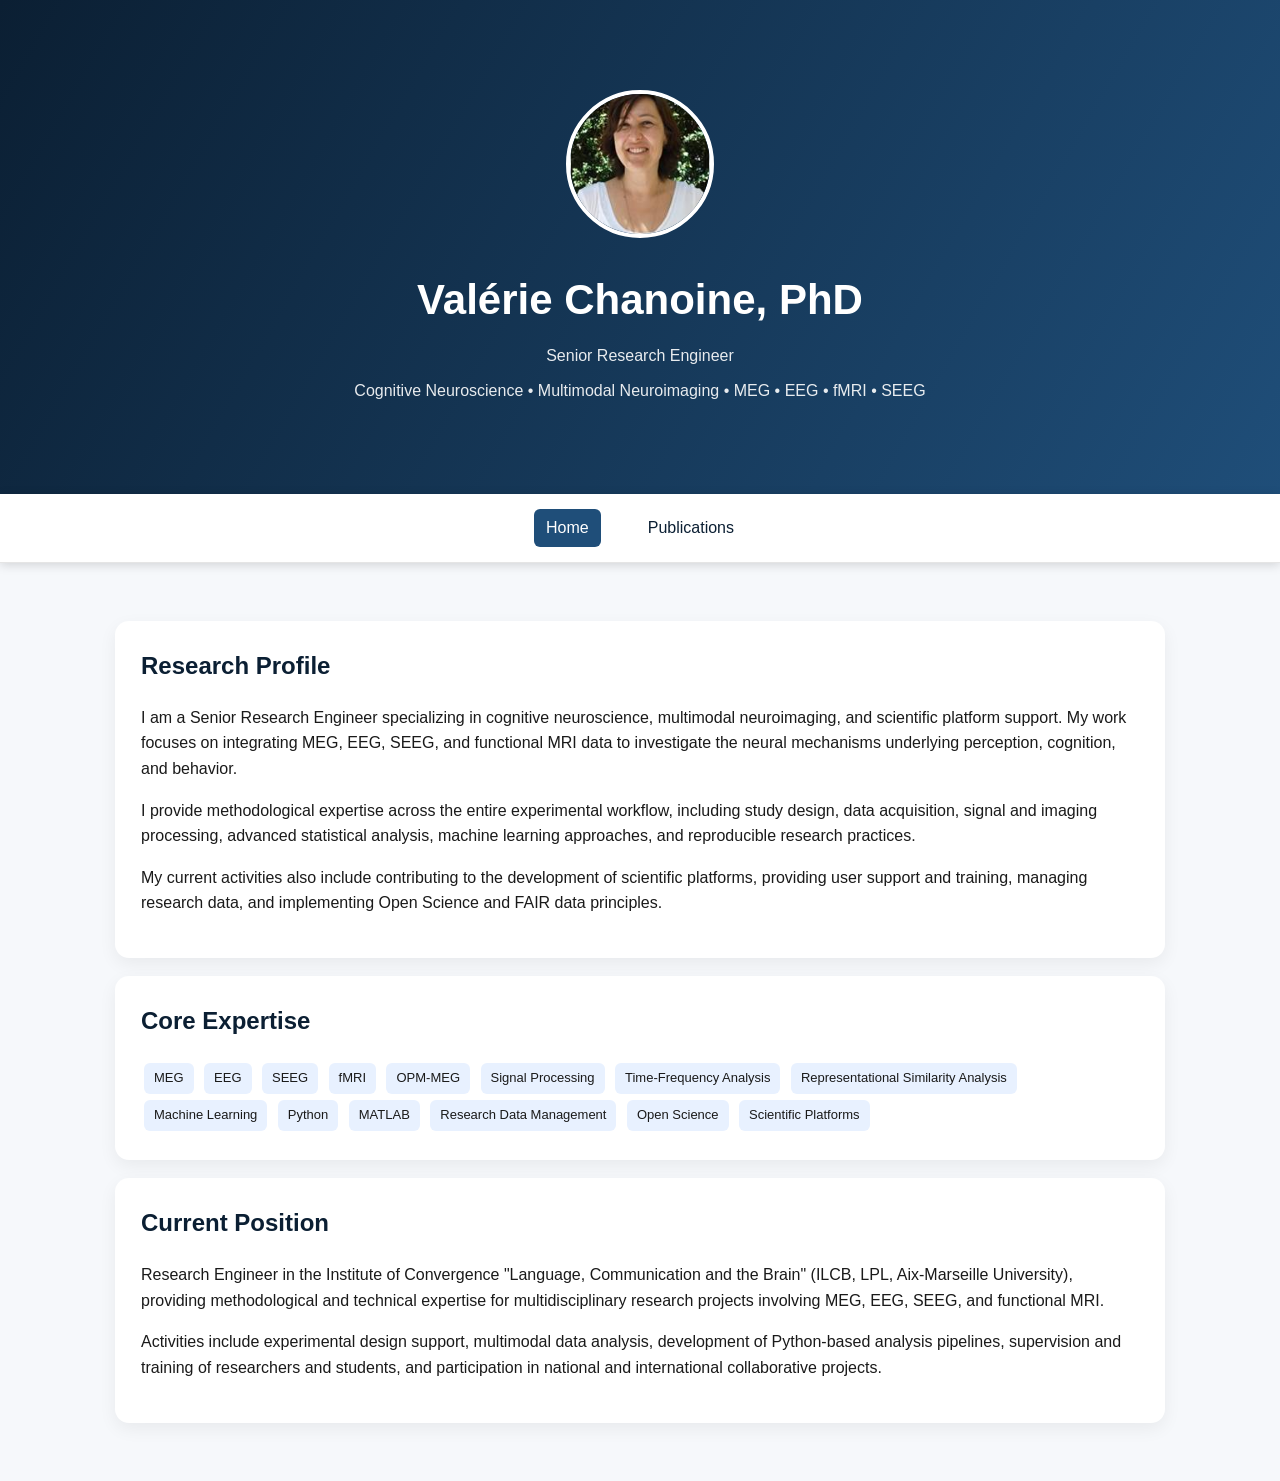
==== index.html @ c8bbeda3 "Update index.html" ====
<!DOCTYPE html>
<html lang="en">

<head>
    <meta charset="UTF-8">
    <title>Valérie Chanoine | Cognitive Neuroscience & Neuroimaging</title>
    <link rel="stylesheet" href="assets/style.css">
</head>

<body>

<header>

    <img src="photo.jpg" class="profile-photo" alt="Valérie Chanoine">

    <h1>Valérie Chanoine, PhD</h1>

    <p class="subtitle">
        Senior Research Engineer
    </p>

    <p class="subtitle">
        Cognitive Neuroscience • Multimodal Neuroimaging • MEG • EEG • fMRI • SEEG
    </p>

</header>

<nav class="navbar">
    <a href="index.html" class="active">Home</a>
    <a href="publications.html">Publications</a>
</nav>

<div class="container">

    <div class="card">

        <h2>Research Profile</h2>

        <p>
            I am a Senior Research Engineer specializing in cognitive neuroscience,
            multimodal neuroimaging, and scientific platform support. My work focuses
            on integrating MEG, EEG, SEEG, and functional MRI data to investigate
            the neural mechanisms underlying perception, cognition, and behavior.
        </p>

        <p>
            I provide methodological expertise across the entire experimental workflow,
            including study design, data acquisition, signal and imaging processing, advanced
            statistical analysis, machine learning approaches, and reproducible
            research practices.
        </p>

        <p>
            My current activities also include contributing to the development of scientific platforms, 
            providing user support and training, managing research data, and implementing Open Science 
            and FAIR data principles.
        </p>

    </div>

    <div class="card">

        <h2>Core Expertise</h2>

        <span class="badge">MEG</span>
        <span class="badge">EEG</span>
        <span class="badge">SEEG</span>
        <span class="badge">fMRI</span>
        <span class="badge">OPM-MEG</span>
        <span class="badge">Signal Processing</span>
        <span class="badge">Time-Frequency Analysis</span>
        <span class="badge">Representational Similarity Analysis</span>
        <span class="badge">Machine Learning</span>
        <span class="badge">Python</span>
        <span class="badge">MATLAB</span>
        <span class="badge">Research Data Management</span>
        <span class="badge">Open Science</span>
        <span class="badge">Scientific Platforms</span>

    </div>

    <div class="card">

        <h2>Current Position</h2>

        <p>
            Research Engineer in the Institute of Convergence "Language, Communication and the Brain" 
            (ILCB, LPL, Aix-Marseille University),
            providing methodological and technical expertise for multidisciplinary
            research projects involving MEG, EEG, SEEG, and functional MRI.
        </p>

        <p>
            Activities include experimental design support, multimodal data analysis,
            development of Python-based analysis pipelines, supervision and training
            of researchers and students, and participation in national and
            international collaborative projects.
        </p>

    </div>

</div>

</body>

</html>
---- assets/style.css ----
:root{
  --primary:#0b1f33;
  --accent:#1f4e79;
  --bg:#f6f8fb;
  --card:#ffffff;
  --text:#1a1a1a;
}

body{
  margin:0;
  font-family: -apple-system, BlinkMacSystemFont, "Segoe UI", Roboto, Arial;
  background:var(--bg);
  color:var(--text);
  line-height:1.6;
}

header{
  background: linear-gradient(120deg, var(--primary), var(--accent));
  color:white;
  padding:90px 20px;
  text-align:center;
}

header h1{ font-size:42px; margin:0; }
header p{ opacity:0.9; max-width:850px; margin:10px auto 0; }

.container{
  max-width:1050px;
  margin:auto;
  padding:40px 20px;
}

.card{
  background:var(--card);
  border-radius:14px;
  padding:26px;
  margin:18px 0;
  box-shadow:0 6px 18px rgba(0,0,0,0.06);
}

h2{
  color:var(--primary);
  margin-top:0;
}

.grid{
  display:grid;
  grid-template-columns:repeat(auto-fit, minmax(240px,1fr));
  gap:16px;
}

.badge{
  display:inline-block;
  padding:5px 10px;
  background:#e8f1ff;
  border-radius:6px;
  font-size:13px;
  margin:3px;
}
a{ color:var(--primary); font-weight:500; text-decoration:none; }

.navbar {
  position: sticky;
  top: 0;
  background: #0b1f33;
  display: flex;
  justify-content: center;
  gap: 25px;
  padding: 14px 10px;
  z-index: 999;
  box-shadow: 0 2px 10px rgba(0,0,0,0.15);
}

.navbar {
    background: white;
    border-bottom: 1px solid #e5e5e5;

    display: flex;
    justify-content: center;
    gap: 35px;

    padding: 15px 10px;

    position: sticky;
    top: 0;

    z-index: 1000;
}

.navbar a {
    color: #0b1f33;
    text-decoration: none;
    font-weight: 500;

    padding: 6px 12px;
    border-radius: 6px;

    transition: all 0.2s ease;
}

.navbar a:hover {
    background: #eef4fb;
}

.navbar a.active {
    color: white;
    background: #1f4e79;
}

.profile-photo{
    width:140px;
    height:140px;

    object-fit:cover;

    border-radius:50%;

    border:4px solid white;

    margin-bottom:20px;
}
.pub {
  margin-bottom: 18px;
  padding-bottom: 12px;
  border-bottom: 1px solid #e0e0e0;
  line-height: 1.4;
}

/* Auteurs */
.authors {
  font-size: 13px;
  color: #333;
}

/* Titre (élément principal) */
.title {
  font-size: 14px;
  font-weight: 600;
  margin-top: 2px;
  margin-bottom: 2px;
  color: #000;
}

/* Métadonnées */
.meta {
  font-size: 12px;
  color: #555;
}

/* Journal en italique (standard APA / acad) */
.journal {
  font-style: italic;
}

/* DOI lien discret */
.meta a {
  color: #1a0dab;
  text-decoration: none;
}

.meta a:hover {
  text-decoration: underline;
}

/* Année légèrement mise en avant */
.year {
  font-weight: 500;
}

.bd {
  margin-top: 6px;
  font-size: 12px;
}

.bd a {
  display: inline-flex;
  align-items: center;
  gap: 6px;
  text-decoration: none;
  color: #444;
}

/* icône */
.bd-icon {
  width: 25px;
  height: 25px;
  object-fit: contain;
}


/* label */
.bd-label {
  font-size: 12px;
  color: #333;
}

/* hover style discret */
.bd a:hover .bd-label {
  text-decoration: underline;
  color: #1a0dab;
}


.publitype {
    font-size: 14px;
    color: #FF4000;
}
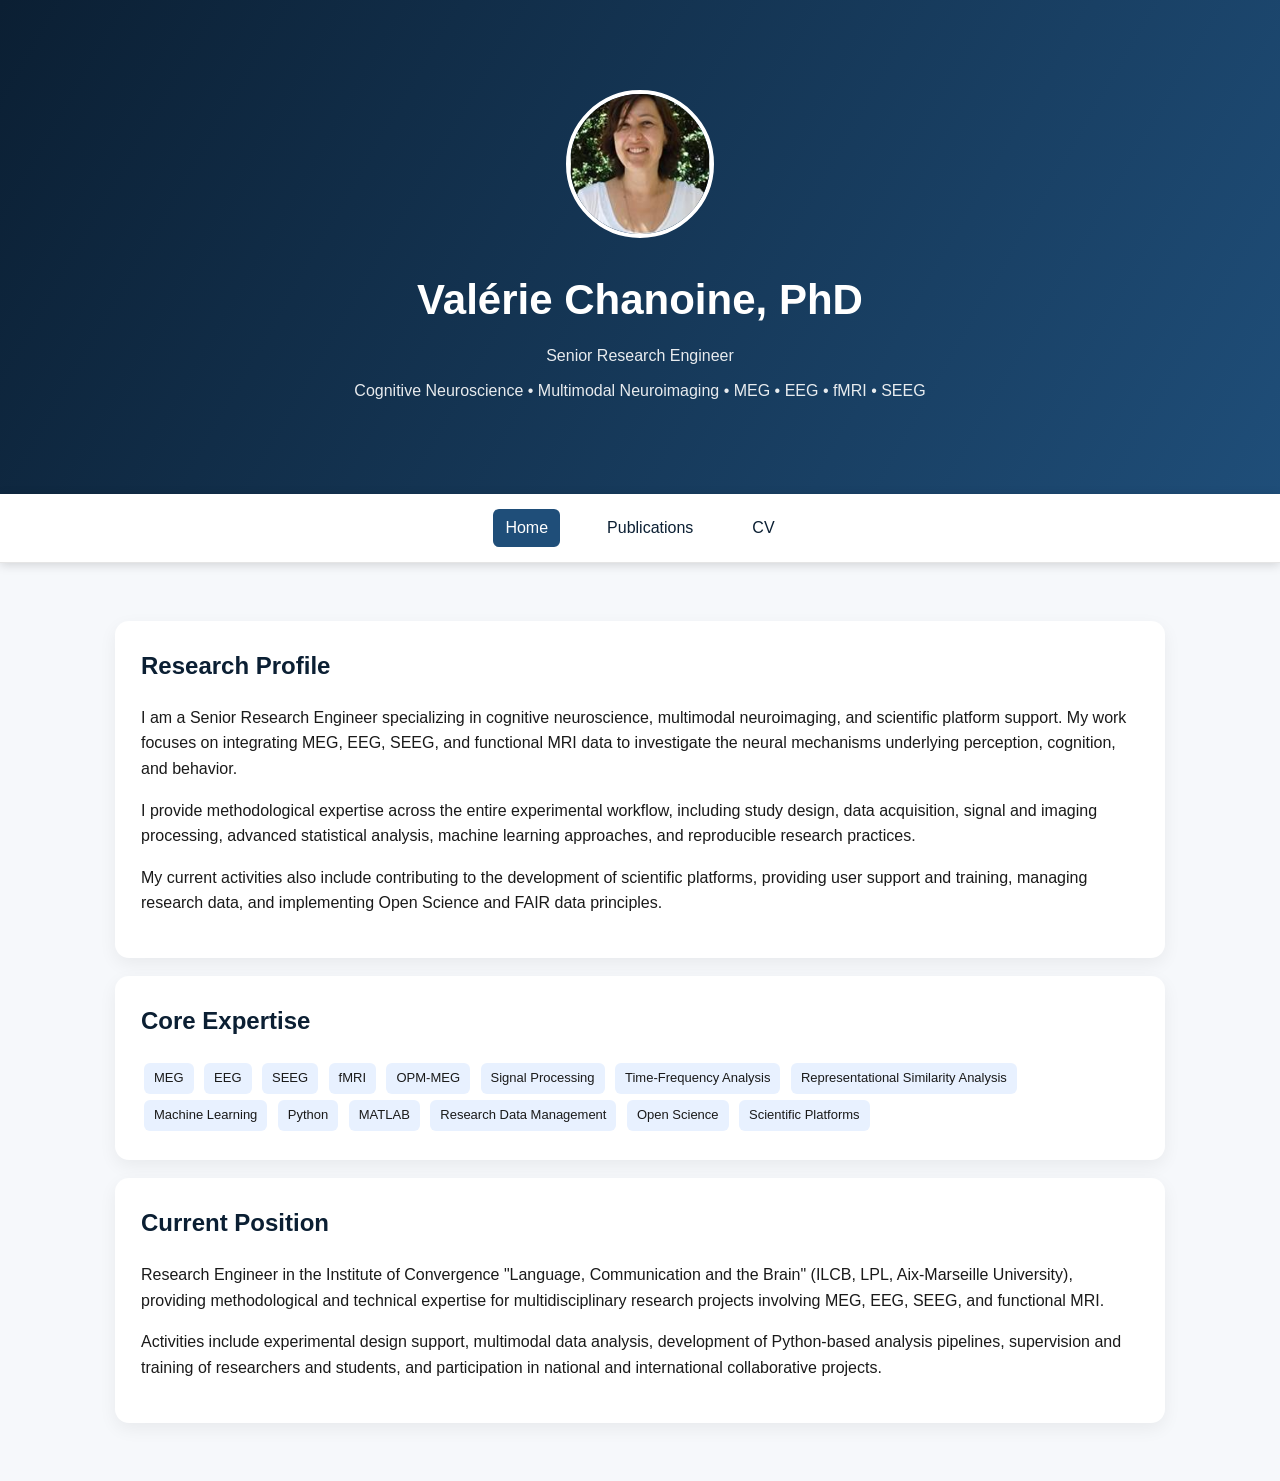
==== commit 0df05a98: "Update index.html" ====
--- a/index.html
+++ b/index.html
@@ -28,6 +28,8 @@
 <nav class="navbar">
     <a href="index.html" class="active">Home</a>
     <a href="publications.html">Publications</a>
+    <a href="cv.html">CV</a>
+    
 </nav>
 
 <div class="container">
--- a/assets/style.css
+++ b/assets/style.css
@@ -205,3 +205,53 @@
     font-size: 14px;
     color: #FF4000;
 }
+
+
+.cv-header {
+    border-bottom: 3px solid #1f4e79;
+    padding-bottom: 20px;
+    margin-bottom: 30px;
+}
+
+.cv-header h1 {
+    margin: 0;
+    font-size: 2.4em;
+    color: #1f4e79;
+    font-weight: 700;
+    letter-spacing: 1px;
+}
+
+.cv-header h2 {
+    margin-top: 8px;
+    font-size: 1.1em;
+    font-weight: 400;
+    color: #555;
+}
+
+.contact-grid {
+    display: flex;
+    gap: 40px;
+    margin-top: 20px;
+    flex-wrap: wrap;
+}
+
+.bloc {
+    flex: 1;
+    min-width: 250px;
+}
+
+.bloc h3 {
+    margin-bottom: 8px;
+    color: #1f4e79;
+    font-size: 1em;
+}
+
+.bloc ul {
+    margin: 0;
+    padding-left: 18px;
+}
+
+.bloc li {
+    margin-bottom: 5px;
+    line-height: 1.4;
+}
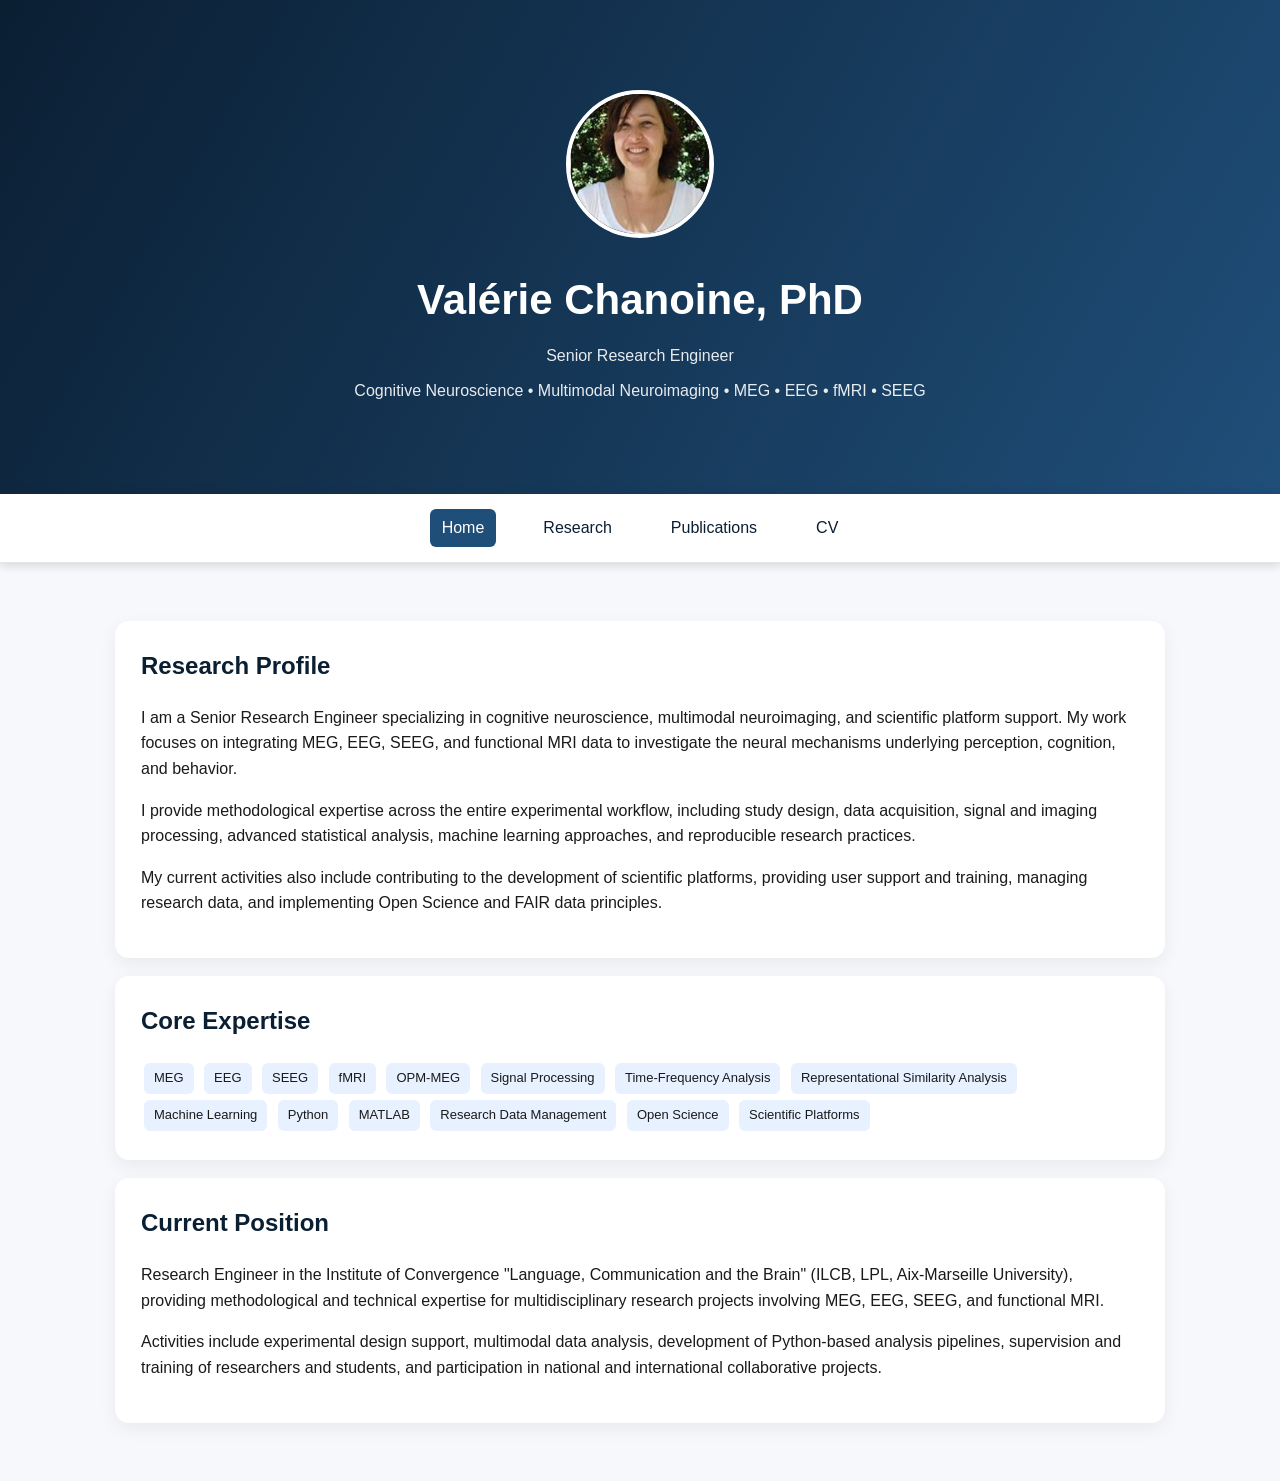
==== commit 4109584b: "Update index.html" ====
--- a/index.html
+++ b/index.html
@@ -6,7 +6,20 @@
     <title>Valérie Chanoine | Cognitive Neuroscience & Neuroimaging</title>
     <link rel="stylesheet" href="assets/style.css">
 </head>
-
+<style>
+.pub {
+    margin-bottom: 15px;
+    padding-bottom: 10px;
+    border-bottom: 1px solid #ddd;
+}
+.title {
+    font-weight: bold;
+}
+.meta {
+    font-size: 0.9em;
+    color: #555;
+}
+</style>
 <body>
 
 <header>
@@ -27,6 +40,7 @@
 
 <nav class="navbar">
     <a href="index.html" class="active">Home</a>
+    <a href="research.html">Research</a>
     <a href="publications.html">Publications</a>
     <a href="cv.html">CV</a>
     
--- a/assets/style.css
+++ b/assets/style.css
@@ -228,6 +228,10 @@
     color: #555;
 }
 
+.cvmission {
+    font-size: 14px;
+    color: #FF4000;
+}
 .contact-grid {
     display: flex;
     gap: 40px;
@@ -255,3 +259,43 @@
     margin-bottom: 5px;
     line-height: 1.4;
 }
+.logos {
+    display: flex;
+    gap: 15px;
+}
+
+
+.logo {
+    height: 5px;
+    width: 5px;
+}
+
+.contact-grid {
+    display: flex;
+    gap: 40px;
+    margin-top: 25px;
+    flex-wrap: wrap;
+}
+
+.bloc {
+    flex: 1;
+    min-width: 280px;
+}
+
+.bloc h3 {
+    color: #003366;
+    margin-bottom: 12px;
+}
+
+.item {
+    display: flex;
+    align-items: center;
+    margin-bottom: 10px;
+}
+
+.item img {
+    width: 22px;
+    height: 22px;
+    margin-right: 10px;
+    object-fit: contain;
+}
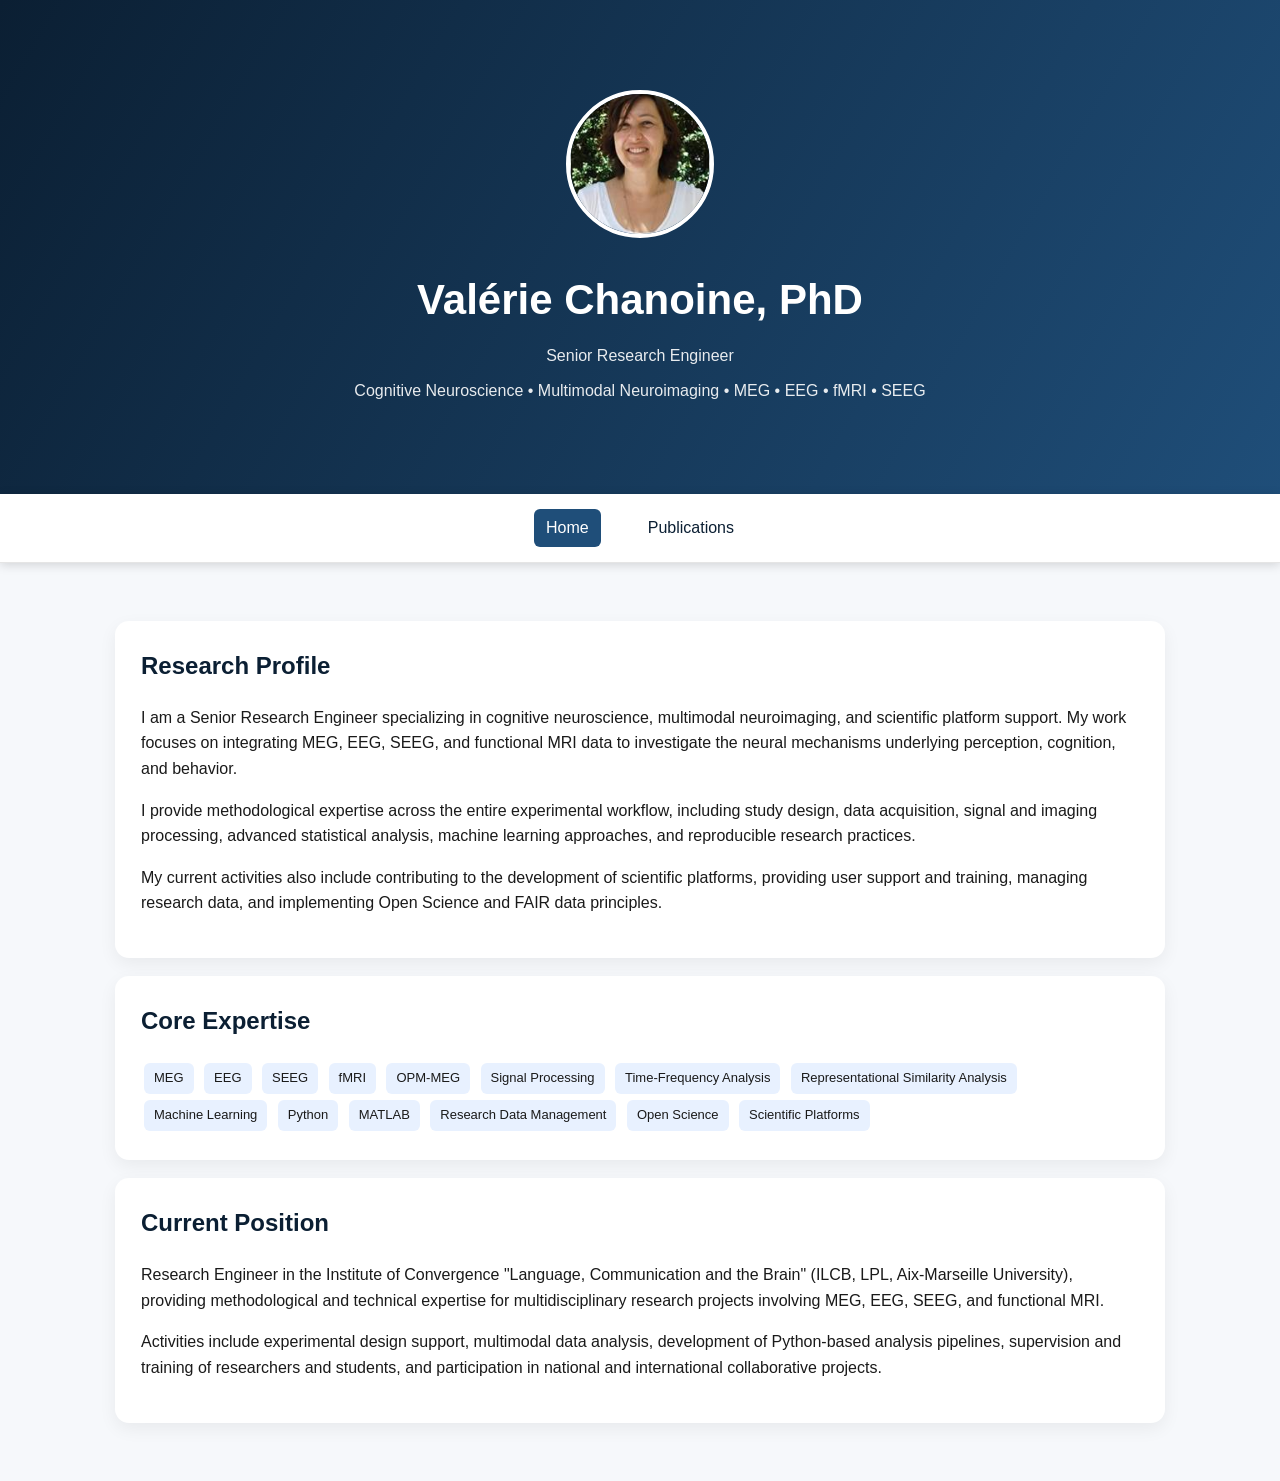
==== commit d76e5e35: "Update index.html" ====
--- a/index.html
+++ b/index.html
@@ -40,9 +40,8 @@
 
 <nav class="navbar">
     <a href="index.html" class="active">Home</a>
-    <a href="research.html">Research</a>
     <a href="publications.html">Publications</a>
-    <a href="cv.html">CV</a>
+
     
 </nav>
 
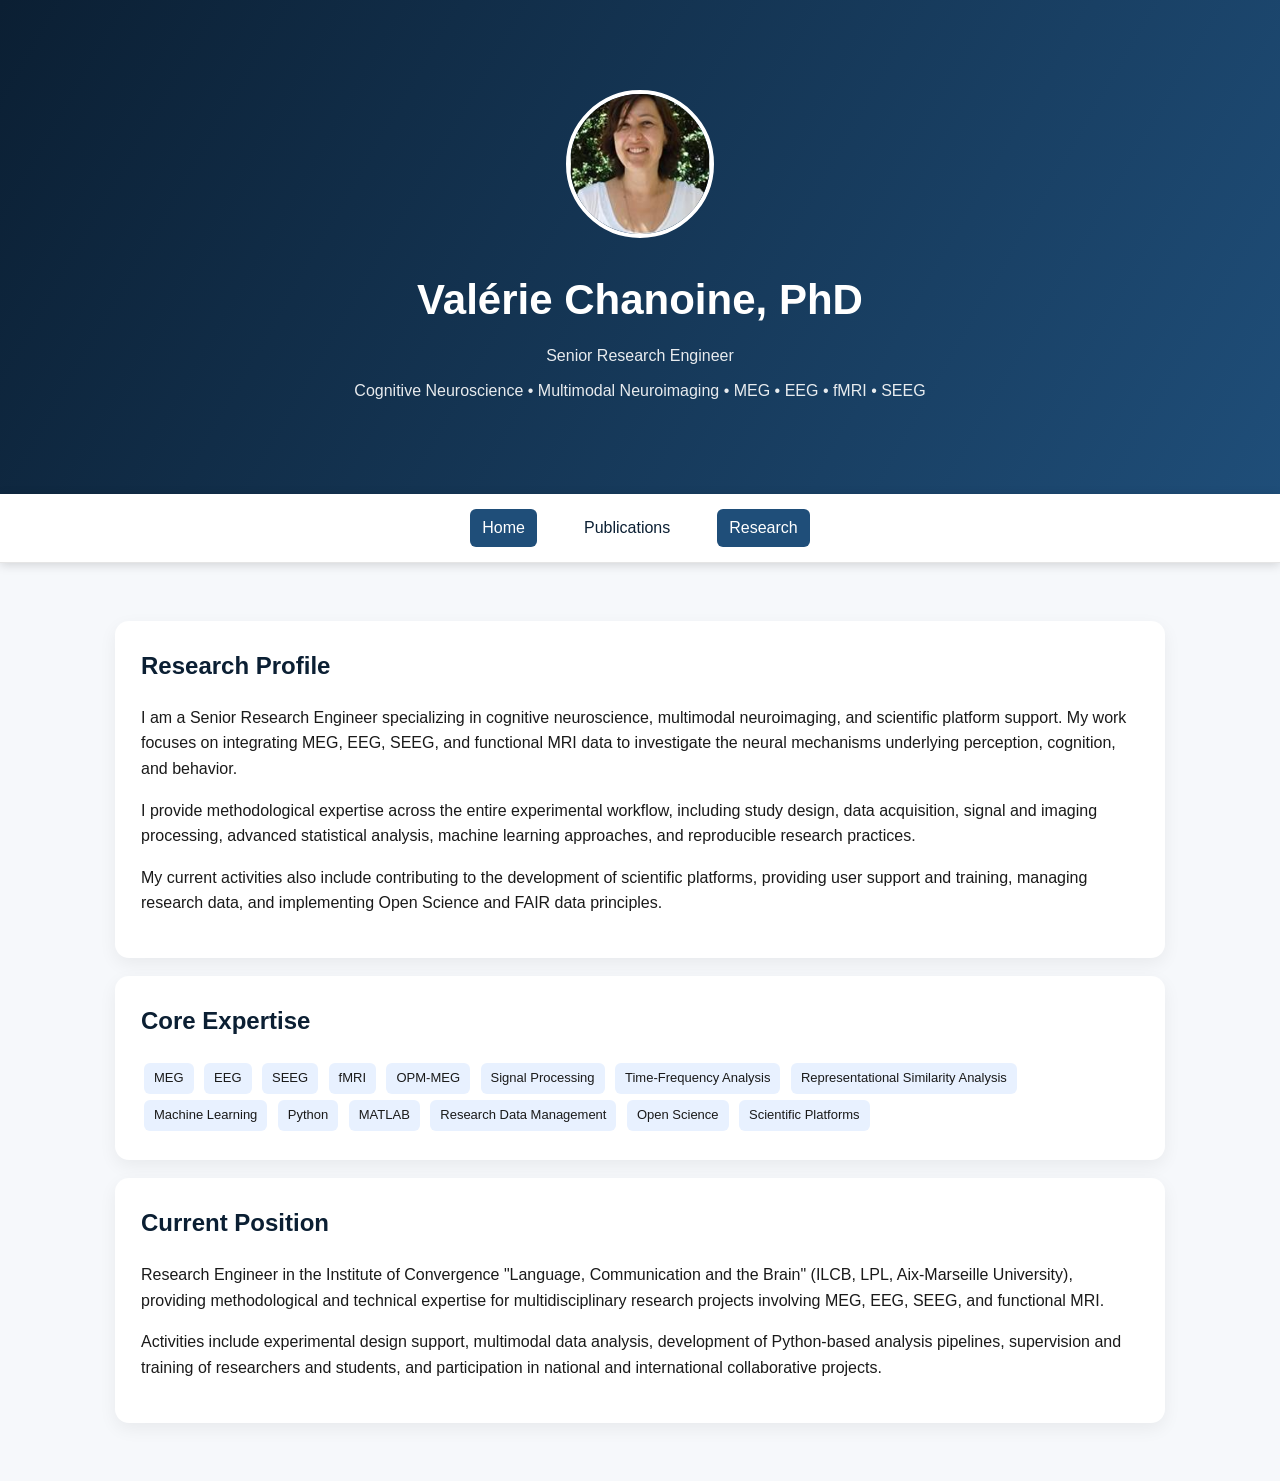
==== commit 3ec0646d: "Update index.html" ====
--- a/index.html
+++ b/index.html
@@ -41,6 +41,7 @@
 <nav class="navbar">
     <a href="index.html" class="active">Home</a>
     <a href="publications.html">Publications</a>
+    <a href="research.html"  class="active">Research</a>
 
     
 </nav>
--- a/assets/style.css
+++ b/assets/style.css
@@ -182,8 +182,8 @@
 
 /* icône */
 .bd-icon {
-  width: 25px;
-  height: 25px;
+  width: 15px;
+  height: 15px;
   object-fit: contain;
 }
 
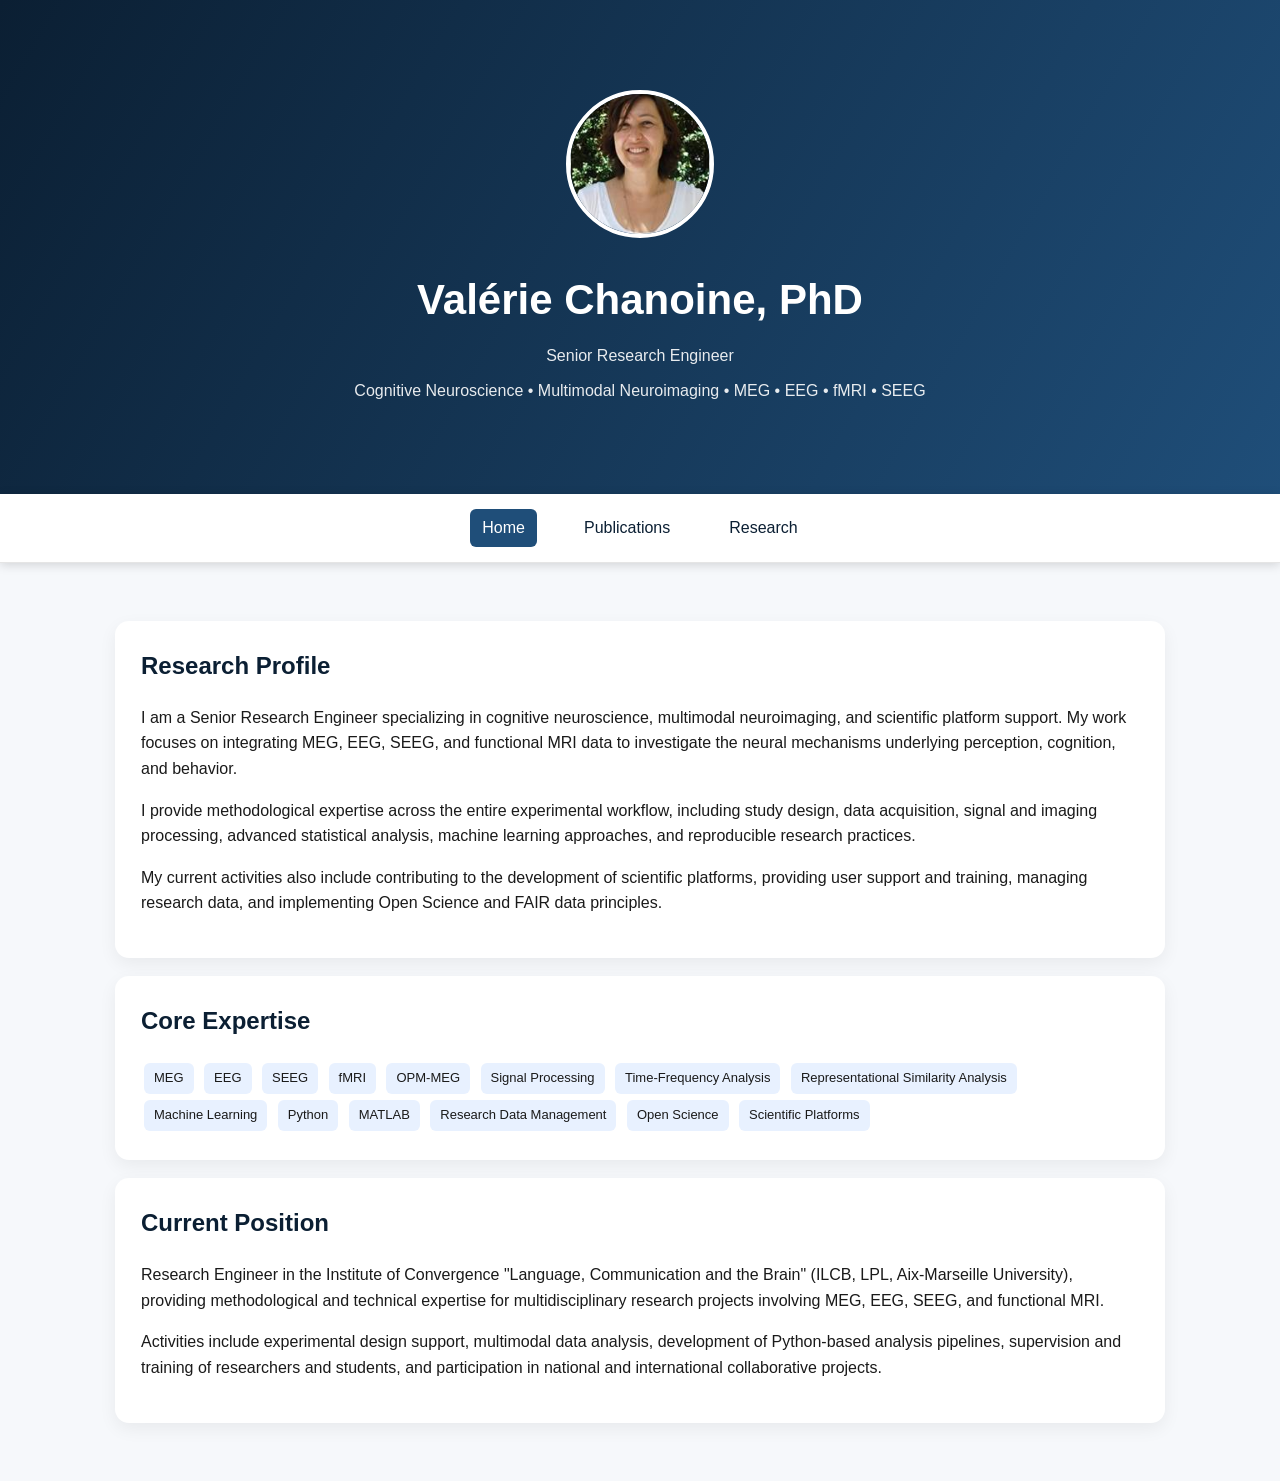
==== commit 0be792c4: "Update index.html" ====
--- a/index.html
+++ b/index.html
@@ -41,7 +41,7 @@
 <nav class="navbar">
     <a href="index.html" class="active">Home</a>
     <a href="publications.html">Publications</a>
-    <a href="research.html"  class="active">Research</a>
+    <a href="research.html">Research</a>
 
     
 </nav>
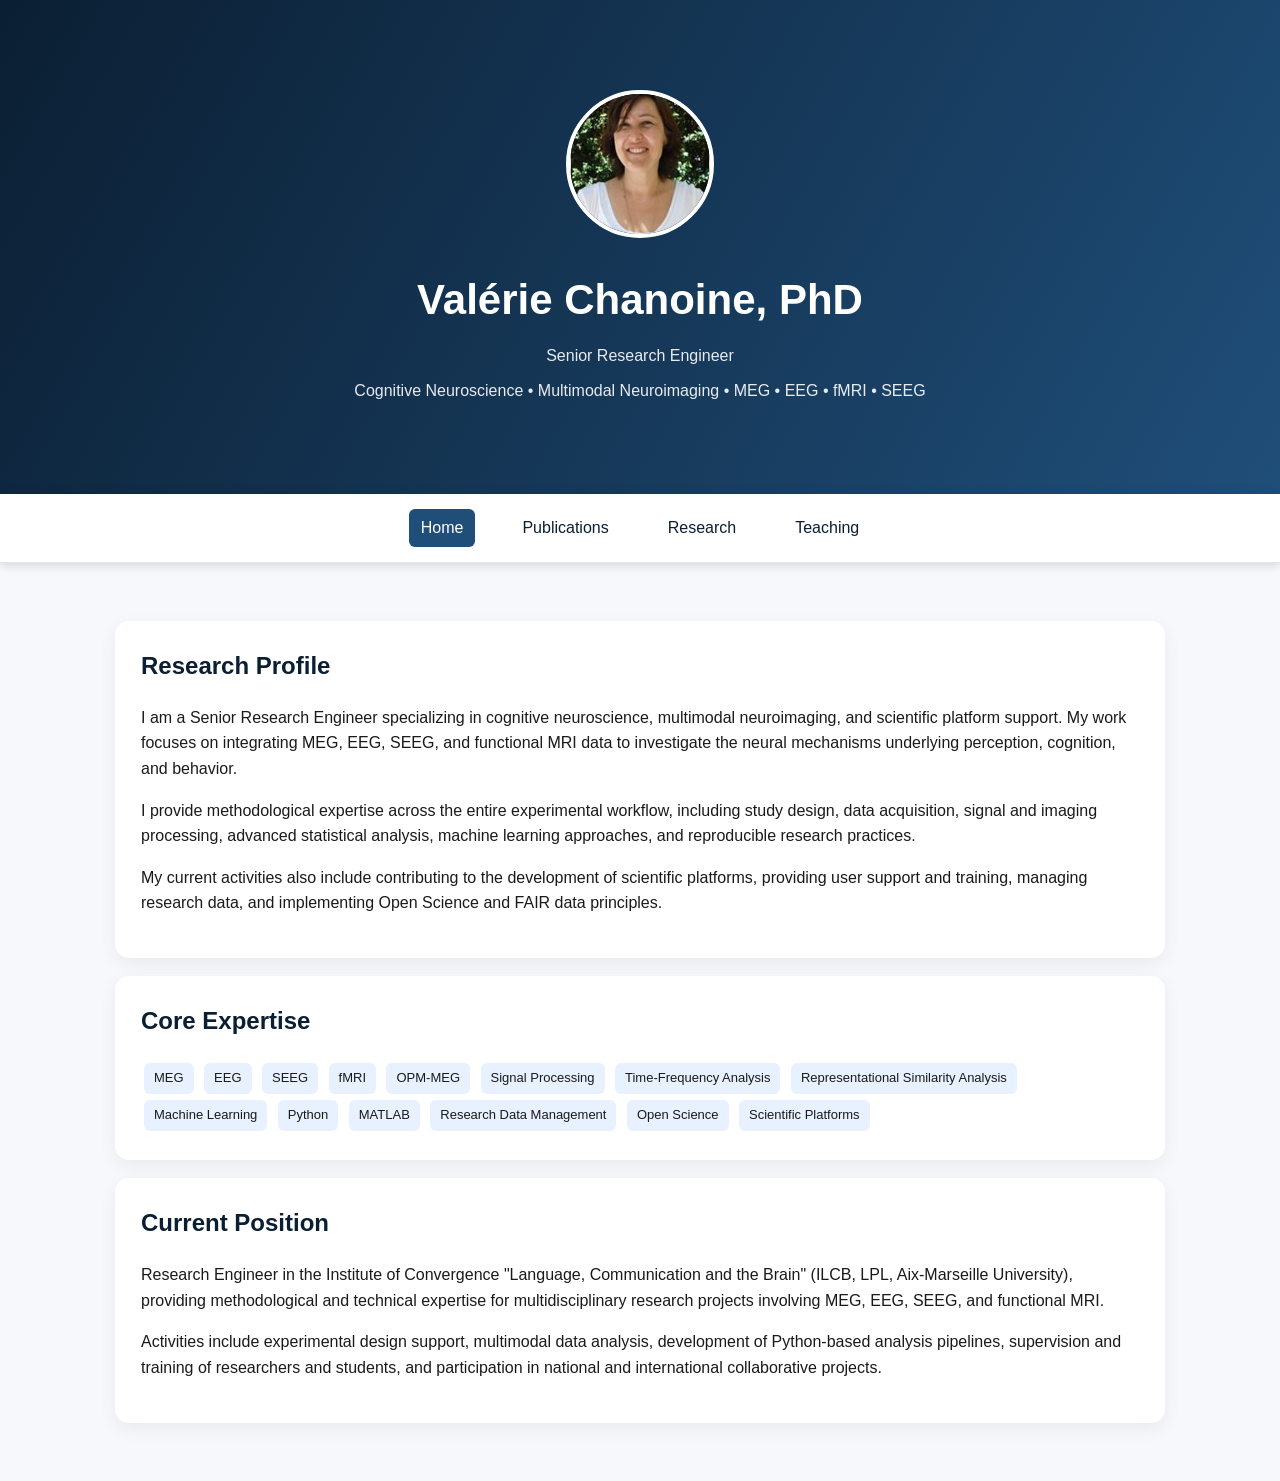
==== commit 8bfb3628: "Update index.html" ====
--- a/index.html
+++ b/index.html
@@ -42,8 +42,7 @@
     <a href="index.html" class="active">Home</a>
     <a href="publications.html">Publications</a>
     <a href="research.html">Research</a>
-
-    
+    <a href="teaching.html">Teaching</a>
 </nav>
 
 <div class="container">
